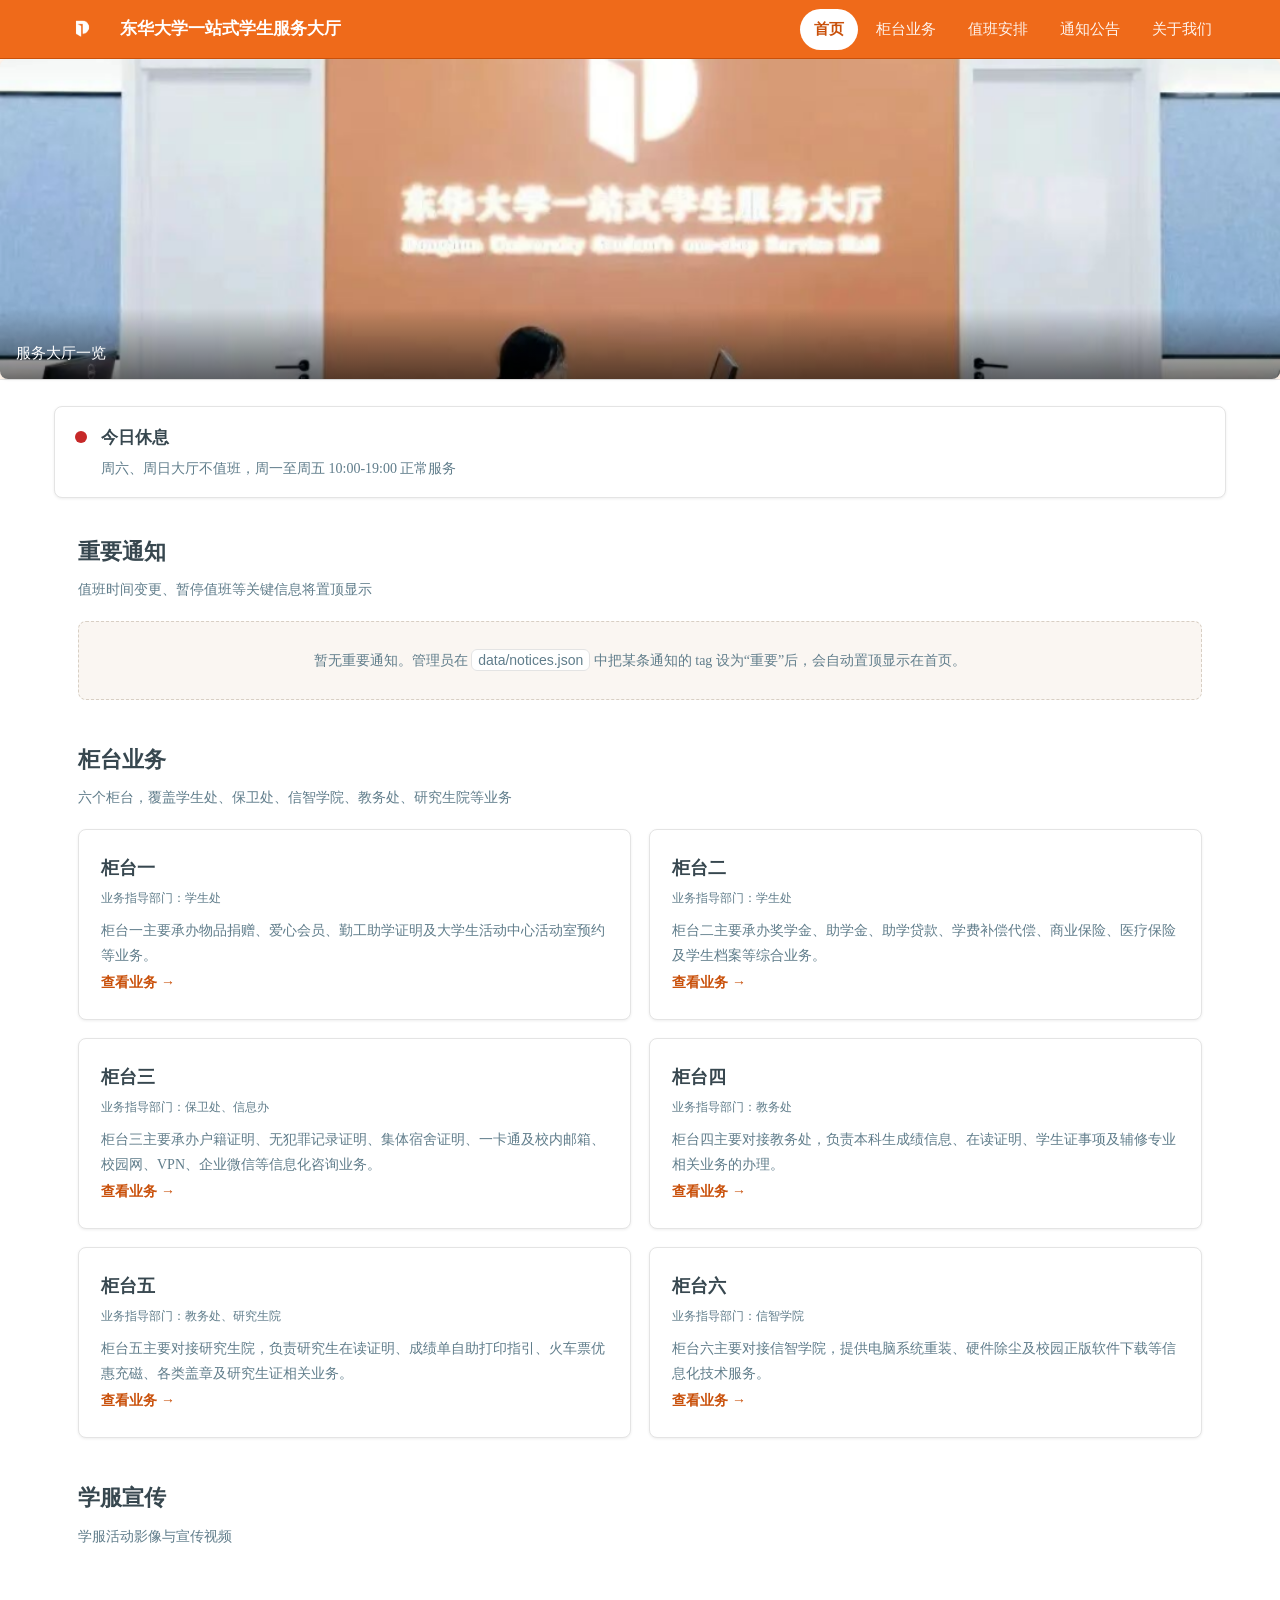
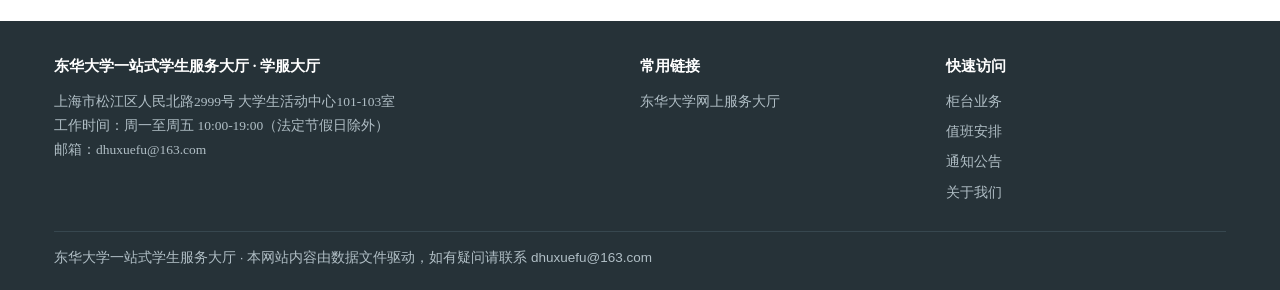
==== index.html @ 26ad972c "学服站全量内容（含去面包屑/导航字体统一）" ====
<!DOCTYPE html>
<html lang="zh-CN">
<head>
<meta charset="UTF-8">
<meta name="viewport" content="width=device-width, initial-scale=1">
<title>东华大学一站式学生服务大厅</title>
<meta name="description" content="东华大学一站式学生服务大厅：柜台业务查询、值班安排、通知公告，为您提供便捷的校内服务。">
<link rel="stylesheet" href="assets/css/style.css">
<link rel="icon" href="data:image/svg+xml,%3Csvg xmlns='http://www.w3.org/2000/svg' viewBox='0 0 64 64'%3E%3Crect width='64' height='64' rx='14' fill='%23EF6A1A'/%3E%3Cpath d='M26 18h8a14 14 0 0 1 0 28h-8z' fill='%23fff'/%3E%3C/svg%3E">
</head>
<body data-page="home" data-nav="home">
<a class="skip" href="#main">跳到主要内容</a>

<header class="topbar">
  <div class="nav-inner">
    <a class="nav-logo" href="index.html">
      <img src="assets/img/logo-white.png" alt="东华大学一站式学生服务大厅 logo">
      <span class="nav-title">东华大学一站式学生服务大厅</span>
    </a>
    <button class="nav-toggle" aria-label="展开菜单" aria-expanded="false">
      <svg viewBox="0 0 24 24" width="22" height="22" fill="none" stroke="currentColor" stroke-width="2" stroke-linecap="round"><path d="M3 6h18M3 12h18M3 18h18"/></svg>
    </button>
    <nav class="nav-links" aria-label="主导航">
      <a data-nav="home" href="index.html">首页</a>
      <a data-nav="counters" href="counters.html">柜台业务</a>
      <a data-nav="schedule" href="schedule.html">值班安排</a>
      <a data-nav="notices" href="notices.html">通知公告</a>
      <a data-nav="about" href="about.html">关于我们</a>
    </nav>
  </div>
</header>

<main id="main">
  <section class="hero">
    <div id="hero-carousel" class="carousel hidden"></div>
    <div id="hero-fallback" class="hero-inner">
      <img class="hero-logo" src="assets/img/logo-white.png" alt="东华大学一站式学生服务大厅">
      <h1>服务为本 · 用心奉献 · 团结友爱 · 砥砺前行</h1>
      <p class="slogan">大学生活动中心 101-103 室 · 周一至周五 10:00-19:00</p>
      <div class="hero-cta">
        <a class="btn" href="counters.html">查看柜台业务</a>
        <a class="btn ghost" href="schedule.html">查看值班安排</a>
      </div>
    </div>
  </section>

  <div class="container">
    <div id="status-banner"></div>

    <section class="section">
      <div class="container">
        <h2 class="section-title">重要通知</h2>
        <p class="section-sub">值班时间变更、暂停值班等关键信息将置顶显示</p>
        <div id="home-notices"></div>
      </div>
    </section>

    <section class="section">
      <div class="container">
        <h2 class="section-title">柜台业务</h2>
        <p class="section-sub">六个柜台，覆盖学生处、保卫处、信智学院、教务处、研究生院等业务</p>
        <div id="home-counters" class="grid cols-2"></div>
      </div>
    </section>

    <section class="section">
      <div class="container">
        <h2 class="section-title">学服宣传</h2>
        <p class="section-sub">学服活动影像与宣传视频</p>
        <div id="hero-carousel" class="carousel hidden"></div>
        <div id="promo-video" class="video-wrap hidden"></div>
      </div>
    </section>
  </div>
</main>

<footer>
  <div class="footer-inner">
    <div class="footer-grid">
      <div>
        <h4 id="foot-site">东华大学一站式学生服务大厅</h4>
        <p id="foot-meta"></p>
      </div>
      <div>
        <h4>常用链接</h4>
        <div id="foot-links" class="footer-links"></div>
      </div>
      <div>
        <h4>快速访问</h4>
        <div class="footer-links">
          <a href="counters.html">柜台业务</a>
          <a href="schedule.html">值班安排</a>
          <a href="notices.html">通知公告</a>
          <a href="about.html">关于我们</a>
        </div>
      </div>
    </div>
    <div class="footer-bottom">
      <p>东华大学一站式学生服务大厅 · 本网站内容由数据文件驱动，如有疑问请联系 <a href="mailto:dhuxuefu@163.com">dhuxuefu@163.com</a></p>
    </div>
  </div>
</footer>

<script src="assets/js/main.js"></script>
</body>
</html>
---- assets/css/style.css ----
/* =========================================================
   东华大学一站式学生服务大厅 · 全局样式
   视觉风格对齐东华环院课程攻略站（Material 风格 + 思源宋体系）
   ========================================================= */
:root{
  --brand:#EF6A1A;          /* 学服橙（主色） */
  --brand-dark:#C9500A;
  --brand-deep:#A8430A;
  --brand-light:#FFF3E9;    /* 浅橙底 */
  --brand-halo:rgba(239,106,26,.12);
  --ink:#37474F;            /* 主文字（蓝灰） */
  --muted:#607D8B;          /* 次要文字 */
  --line:#E4E4E4;           /* 分割线 */
  --paper:#FFFFFF;
  --warm:#FAF6F2;
  --ok:#2E7D32;             /* 值班 */
  --warn:#ED6C02;           /* 空班 */
  --bad:#C62828;            /* 暂停 */
  --radius:8px;             /* Material 系小圆角 */
  --shadow:0 1px 3px rgba(0,0,0,.07);
  --font:"Noto Serif SC","Source Han Serif SC","Source Han Serif CN","Songti SC","SimSun",serif;
  --font-ui:"Roboto","PingFang SC","Microsoft YaHei","Noto Sans SC",sans-serif;
}
*{box-sizing:border-box;margin:0;padding:0}
html{scroll-behavior:smooth}
body{
  font-family:var(--font);
  color:var(--ink);
  background:var(--paper);
  line-height:1.8;
  font-size:16px;
  -webkit-font-smoothing:antialiased;
}
a{color:var(--brand-dark);text-decoration:none}
a:hover{color:var(--brand);text-decoration:underline}
img{max-width:100%;display:block}
.container{max-width:1220px;margin:0 auto;padding:0 24px}
.skip{position:absolute;left:-999px;top:0;background:var(--brand);color:#fff;padding:8px 14px;z-index:999}
.skip:focus{left:0}

/* ============ 顶部导航（学服橙底色 + 白色文字） ============ */
.topbar{
  position:sticky;top:0;z-index:100;
  background:var(--brand);
  border-bottom:1px solid var(--brand-dark);
}
.nav-inner{
  max-width:1220px;margin:0 auto;padding:8px 24px;
  display:flex;align-items:center;gap:14px;
}
.nav-logo{display:flex;align-items:center;gap:10px;min-width:0}
.nav-logo img{height:42px;width:auto;object-fit:contain}
.nav-logo .nav-title{color:#fff;font-weight:700;font-size:17px;white-space:nowrap;font-family:var(--font)}
.nav-links{display:flex;align-items:center;gap:4px;margin-left:auto;flex-wrap:wrap}
.nav-links a{
  color:rgba(255,255,255,.92);padding:7px 14px;border-radius:999px;
  font-size:15px;white-space:nowrap;font-family:var(--font);font-weight:500;
}
.nav-links a:hover{color:var(--brand-dark);background:#fff;text-decoration:none}
.nav-links a.active{background:#fff;color:var(--brand-dark);font-weight:700;text-decoration:none}
.nav-toggle{
  display:none;margin-left:auto;background:transparent;border:1px solid rgba(255,255,255,.65);
  color:#fff;border-radius:6px;padding:6px 10px;cursor:pointer;font-size:18px;line-height:1;
}
@media (max-width:820px){
  .nav-toggle{display:block}
  .nav-logo .nav-title{font-size:15px;max-width:210px;overflow:hidden;text-overflow:ellipsis}
  .nav-links{
    position:absolute;top:100%;left:0;right:0;background:var(--brand);
    flex-direction:column;align-items:stretch;display:none;padding:8px 16px;gap:2px;
    border-bottom:1px solid var(--brand-dark);box-shadow:0 8px 16px rgba(0,0,0,.15);
  }
  .nav-links.open{display:flex}
  .nav-links a{padding:12px 10px;border-radius:8px}
}

/* ============ 页首横幅 ============ */
.page-head{border-bottom:1px solid var(--line);background:var(--paper)}
.page-head .container{padding:36px 24px 28px}
.page-head h1{font-size:30px;color:var(--ink);font-weight:700}
.page-head p{color:var(--muted);margin-top:8px;font-size:15px}

/* ============ 首页 hero ============ */
.hero{background:var(--brand-light);border-bottom:1px solid var(--line)}
.hero-inner{
  max-width:1220px;margin:0 auto;padding:44px 24px 38px;
  display:flex;flex-direction:column;align-items:center;text-align:center;gap:14px;
}
.hero-logo{max-width:480px;width:100%;border-radius:24px;background:var(--brand);padding:20px 28px;box-shadow:var(--shadow)}
.hero h1{font-size:30px;color:var(--ink);font-weight:700}
.slogan{color:var(--brand-dark);font-size:17px;letter-spacing:3px;font-weight:600}
.hero-sub{color:var(--muted);font-size:15px}
.hero-cta{display:flex;gap:12px;flex-wrap:wrap;justify-content:center;margin-top:8px}
.btn{
  display:inline-flex;align-items:center;justify-content:center;gap:6px;
  background:var(--brand);color:#fff;border-radius:999px;padding:11px 26px;
  font-size:15px;font-weight:600;border:none;cursor:pointer;transition:background .15s;
  font-family:var(--font-ui);
}
.btn:hover{background:var(--brand-dark);color:#fff;text-decoration:none}
.btn.ghost{background:#fff;color:var(--brand-dark);border:1.5px solid var(--brand);}
.btn.ghost:hover{background:var(--brand-light)}

/* ============ 今日状态横幅 ============ */
.status-banner{
  border-radius:var(--radius);padding:16px 20px;margin:26px 0 0;
  display:flex;gap:14px;align-items:flex-start;text-align:left;
  background:var(--paper);border:1px solid var(--line);box-shadow:var(--shadow);
}
.status-banner .dot{width:12px;height:12px;border-radius:50%;margin-top:8px;flex:none}
.status-banner.is-open .dot{background:var(--ok)}
.status-banner.is-partial .dot{background:var(--warn)}
.status-banner.is-closed .dot{background:var(--bad)}
.status-banner h3{font-size:17px;color:var(--ink)}
.status-banner p{font-size:14px;color:var(--muted);margin-top:2px}
.status-banner .badges{display:flex;flex-wrap:wrap;gap:6px;margin-top:8px}
.badge{font-size:12px;padding:3px 12px;border-radius:999px;background:#fff;border:1px solid var(--line);color:var(--ink);font-family:var(--font-ui)}
.badge.ok{background:#E8F5E9;border-color:#A5D6A7;color:var(--ok)}
.badge.warn{background:#FFF3E0;border-color:#FFCC80;color:var(--warn)}
.badge.bad{background:#FFEBEE;border-color:#EF9A9A;color:var(--bad)}

/* ============ 区块 ============ */
.section{padding:34px 0 6px}
.section-title{font-size:22px;color:var(--ink);margin-bottom:6px;font-weight:700}
.section-sub{color:var(--muted);font-size:14px;margin-bottom:18px}

/* ============ 卡片 ============ */
.grid{display:grid;gap:18px}
.grid.cols-2{grid-template-columns:1fr}
.grid.cols-3{grid-template-columns:1fr}
@media (min-width:720px){
  .grid.cols-2{grid-template-columns:repeat(2,1fr)}
  .grid.cols-3{grid-template-columns:repeat(3,1fr)}
}
.card{
  background:#fff;border:1px solid var(--line);border-radius:var(--radius);
  padding:22px;box-shadow:var(--shadow);transition:box-shadow .15s,transform .15s;
}
a.card:hover{box-shadow:0 4px 14px rgba(0,0,0,.1);transform:translateY(-2px);text-decoration:none}
.card h3{font-size:18px;color:var(--ink);margin-bottom:4px;display:flex;align-items:center;gap:8px}
.card .card-dept{font-size:12px;color:var(--muted);margin-bottom:8px;font-family:var(--font-ui)}
.card p{font-size:14px;color:var(--muted)}
.card .more{margin-top:10px;font-size:14px;color:var(--brand-dark);font-weight:600;font-family:var(--font-ui)}

/* ============ 通知列表 ============ */
.notice-item{
  background:#fff;border:1px solid var(--line);border-radius:var(--radius);
  padding:20px 22px;margin-bottom:14px;box-shadow:var(--shadow);
}
.notice-item .n-head{display:flex;align-items:center;gap:10px;flex-wrap:wrap}
.notice-item .n-title{font-size:16px;font-weight:700}
.notice-item .n-date{font-size:13px;color:var(--muted);font-family:var(--font-ui)}
.tag{font-size:12px;padding:2px 12px;border-radius:999px;background:var(--brand-light);color:var(--brand-dark);border:1px solid #FFD9BF;font-family:var(--font-ui)}
.tag.hot{background:#FFEBEE;border-color:#EF9A9A;color:var(--bad)}
.notice-item .n-body{margin-top:8px;font-size:14px;color:var(--ink)}
.notice-item .n-link{margin-top:8px;display:inline-block;font-size:14px}
.empty{
  background:var(--warm);border:1px dashed #D8CFC4;border-radius:var(--radius);
  padding:26px;text-align:center;color:var(--muted);font-size:14px;
}
.empty code{background:#fff;padding:2px 6px;border-radius:6px;border:1px solid var(--line);font-family:var(--font-ui)}

/* ============ 值班页 ============ */
.today-card{background:#fff;border:1px solid var(--line);border-radius:var(--radius);padding:22px;box-shadow:var(--shadow)}
.today-card h3{font-size:17px;margin:18px 0 4px}
.week-row{display:flex;gap:6px;flex-wrap:wrap;margin-top:12px}
.day-cell{
  flex:1 1 90px;text-align:center;padding:10px 6px;border-radius:8px;background:var(--warm);
  border:1px solid var(--line);
}
.day-cell .d-name{font-size:13px;font-weight:700;font-family:var(--font-ui)}
.day-cell .d-state{font-size:12px;margin-top:2px;font-family:var(--font-ui)}
.day-cell.is-today{outline:2px solid var(--brand);outline-offset:2px;background:var(--brand-light)}
.day-cell .on{color:var(--ok)}
.day-cell .off{color:var(--muted)}
.shift-note{font-size:14px;color:var(--muted);background:var(--warm);border:1px dashed #D8CFC4;border-radius:8px;padding:10px 14px;margin-top:12px}
.counter-today{display:grid;gap:10px;grid-template-columns:1fr}
@media (min-width:720px){.counter-today{grid-template-columns:repeat(5,1fr)}}
.counter-today .ct-card{
  background:#fff;border:1px solid var(--line);border-radius:var(--radius);
  padding:14px 12px;text-align:center;box-shadow:var(--shadow);
}
.counter-today .ct-name{font-size:13px;font-weight:700;color:var(--ink);font-family:var(--font-ui)}
.counter-today .ct-dept{font-size:11px;color:var(--muted);margin-top:2px;font-family:var(--font-ui)}
.counter-today .ct-state{display:inline-block;margin-top:8px;font-size:12px;padding:3px 12px;border-radius:999px;font-family:var(--font-ui)}
.counter-today .ct-state.ok{background:#E8F5E9;color:var(--ok);border:1px solid #A5D6A7}
.counter-today .ct-state.warn{background:#FFF3E0;color:var(--warn);border:1px solid #FFCC80}
.counter-today .ct-state.off{background:#F5F5F5;color:var(--muted);border:1px solid var(--line)}
.counter-today .ct-note{font-size:12px;color:var(--muted);margin-top:6px}
.table-scroll{overflow-x:auto;-webkit-overflow-scrolling:touch}
.shift-grid{width:100%;min-width:560px;border-collapse:separate;border-spacing:0;background:#fff;border:1px solid #E8E0D8;border-radius:var(--radius);box-shadow:var(--shadow);overflow:hidden}
.shift-grid th,.shift-grid td{padding:14px 12px;text-align:center;font-size:15px;font-family:var(--font);border-bottom:1px solid #F1EBE3}
.shift-grid thead th{background:var(--brand-light);color:var(--ink);font-weight:700;font-family:"Source Han Serif SC","Noto Serif SC","Songti SC","SimSun",serif;font-size:14px;letter-spacing:.12em;border-bottom:2px solid var(--brand-soft)}
.shift-grid thead th.is-today{background:var(--brand);color:#fff}
.shift-grid td.is-today{background:#FFF8F0}
.shift-grid td.shift-time{background:var(--warm);font-family:"Source Han Serif SC","Noto Serif SC","Songti SC","SimSun",serif;white-space:nowrap;color:var(--ink);font-weight:700;font-size:14px;border-right:2px solid var(--brand-soft)}
.shift-grid tbody tr:last-child td{border-bottom:none}
.shift-grid td.cell-ok{background:#EAF7EC}
.shift-grid td.cell-bad{background:#FDEBEC}
.cell-tag{display:inline-block;font-size:13px;padding:4px 14px;border-radius:999px;font-family:"Source Han Serif SC","Noto Serif SC","Songti SC","SimSun",serif;white-space:nowrap;font-weight:700;letter-spacing:.04em}
.cell-tag.ok{background:#2E7D32;color:#fff}
.cell-tag.bad{background:#C62828;color:#fff}
.cell-note{display:block;font-size:12.5px;color:#B71C1C;margin-top:5px;font-family:var(--font)}
@media (max-width:560px){
  .shift-grid th,.shift-grid td{padding:11px 5px;font-size:13px}
  .shift-grid td.shift-time{font-size:12.5px}
  .cell-tag{font-size:12px;padding:3px 9px}
  .cell-note{font-size:11.5px}
}
.timeline{border-left:2px solid var(--brand);margin:20px 0 0 8px;padding-left:22px}
.timeline .t-item{position:relative;padding:0 0 20px}
.timeline .t-item::before{
  content:"";position:absolute;left:-28px;top:4px;width:12px;height:12px;border-radius:50%;
  background:var(--brand);border:2px solid #fff;box-shadow:0 0 0 2px var(--brand);
}
.timeline .t-date{font-size:13px;color:var(--brand-dark);font-weight:700;font-family:var(--font-ui)}
.timeline .t-title{font-size:15px;font-weight:600;margin-top:2px}
.timeline .t-note{font-size:13px;color:var(--muted);margin-top:2px}

/* ============ 柜台详情 ============ */
.counter-intro{
  background:var(--brand-light);border:1px solid #FFD9BF;border-radius:var(--radius);
  padding:18px 22px;margin-bottom:22px;
}
.counter-intro h2{font-size:18px;color:var(--brand-deep);margin-bottom:4px}
.counter-intro p{font-size:15px;color:var(--ink)}
.service-item{
  background:#fff;border:1px solid var(--line);border-radius:var(--radius);
  padding:20px 22px;margin-bottom:14px;box-shadow:var(--shadow);
}
.service-item h3{font-size:17px;color:var(--ink);display:flex;align-items:center;gap:10px}
.service-item .svc-no{
  width:26px;height:26px;flex:none;border-radius:6px;background:var(--brand-light);
  color:var(--brand-dark);font-size:13px;font-weight:700;display:inline-flex;align-items:center;justify-content:center;
  font-family:var(--font-ui);
}
.service-item .svc-desc{margin-top:6px;font-size:15px}
.tips{margin-top:10px;padding-left:2px;list-style:none}
.tips li{
  position:relative;padding-left:20px;font-size:14px;color:var(--muted);margin-top:6px;
}
.tips li::before{content:"•";position:absolute;left:4px;color:var(--brand);font-weight:700}
.tips-title{font-size:13px;font-weight:700;color:var(--brand-dark);margin-top:12px;font-family:var(--font-ui)}
.counter-nav{
  display:flex;gap:8px;flex-wrap:wrap;margin-bottom:22px;
}
.counter-nav a{
  font-size:13px;padding:7px 16px;border-radius:999px;border:1px solid var(--line);background:#fff;color:var(--muted);
  font-family:var(--font-ui);
}
.counter-nav a:hover{border-color:var(--brand);color:var(--brand-dark);text-decoration:none}
.counter-nav a.active{background:var(--brand);border-color:var(--brand);color:#fff;font-weight:600}

/* ============ 关于页 ============ */
.about-block{background:#fff;border:1px solid var(--line);border-radius:var(--radius);padding:24px;box-shadow:var(--shadow)}
.about-block h3{color:var(--ink);font-size:18px;margin-bottom:12px}
.info-list{list-style:none}
.info-list li{padding:10px 0;border-bottom:1px dashed var(--line);font-size:15px}
.info-list li:last-child{border-bottom:none}
.info-list .k{color:var(--muted);display:inline-block;min-width:96px;font-family:var(--font-ui)}
.info-list a{color:var(--brand-dark)}
.video-wrap{margin-top:14px}
.video-wrap video{width:100%;border-radius:var(--radius);background:#000}

/* ============ 轮播图 ============ */
.hidden{display:none !important}
.carousel{position:relative;border-radius:var(--radius);overflow:hidden;box-shadow:var(--shadow)}
.slide{display:none}
.slide.active{display:block}
.slide img{width:100%;height:320px;object-fit:cover}
.slide-cap{position:absolute;left:0;right:0;bottom:0;background:linear-gradient(transparent,rgba(0,0,0,.55));color:#fff;padding:32px 16px 12px;font-size:15px}
@media (max-width:560px){.slide img{height:200px}}

/* ============ 页脚 ============ */
footer{background:#263238;color:#B0BEC5;margin-top:48px}
.footer-inner{max-width:1220px;margin:0 auto;padding:32px 24px 20px}
.footer-grid{display:grid;gap:26px;grid-template-columns:1fr}
@media (min-width:720px){.footer-grid{grid-template-columns:2fr 1fr 1fr}}
footer h4{color:#fff;font-size:15px;margin-bottom:10px;font-weight:600}
footer p,footer a{font-size:13.5px;color:#B0BEC5}
footer a:hover{color:#fff}
.footer-links{display:flex;flex-direction:column;gap:6px}
.footer-bottom{border-top:1px solid #37474F;margin-top:26px;padding-top:14px;font-size:12px;color:#8A979E;font-family:var(--font-ui)}

@media (max-width:560px){
  .section{padding:26px 0 4px}
  .page-head .container{padding:26px 20px 22px}
  .page-head h1{font-size:24px}
  .hero-inner{padding:32px 20px 28px}
  .hero h1{font-size:24px}
  .container{padding:0 18px}
}
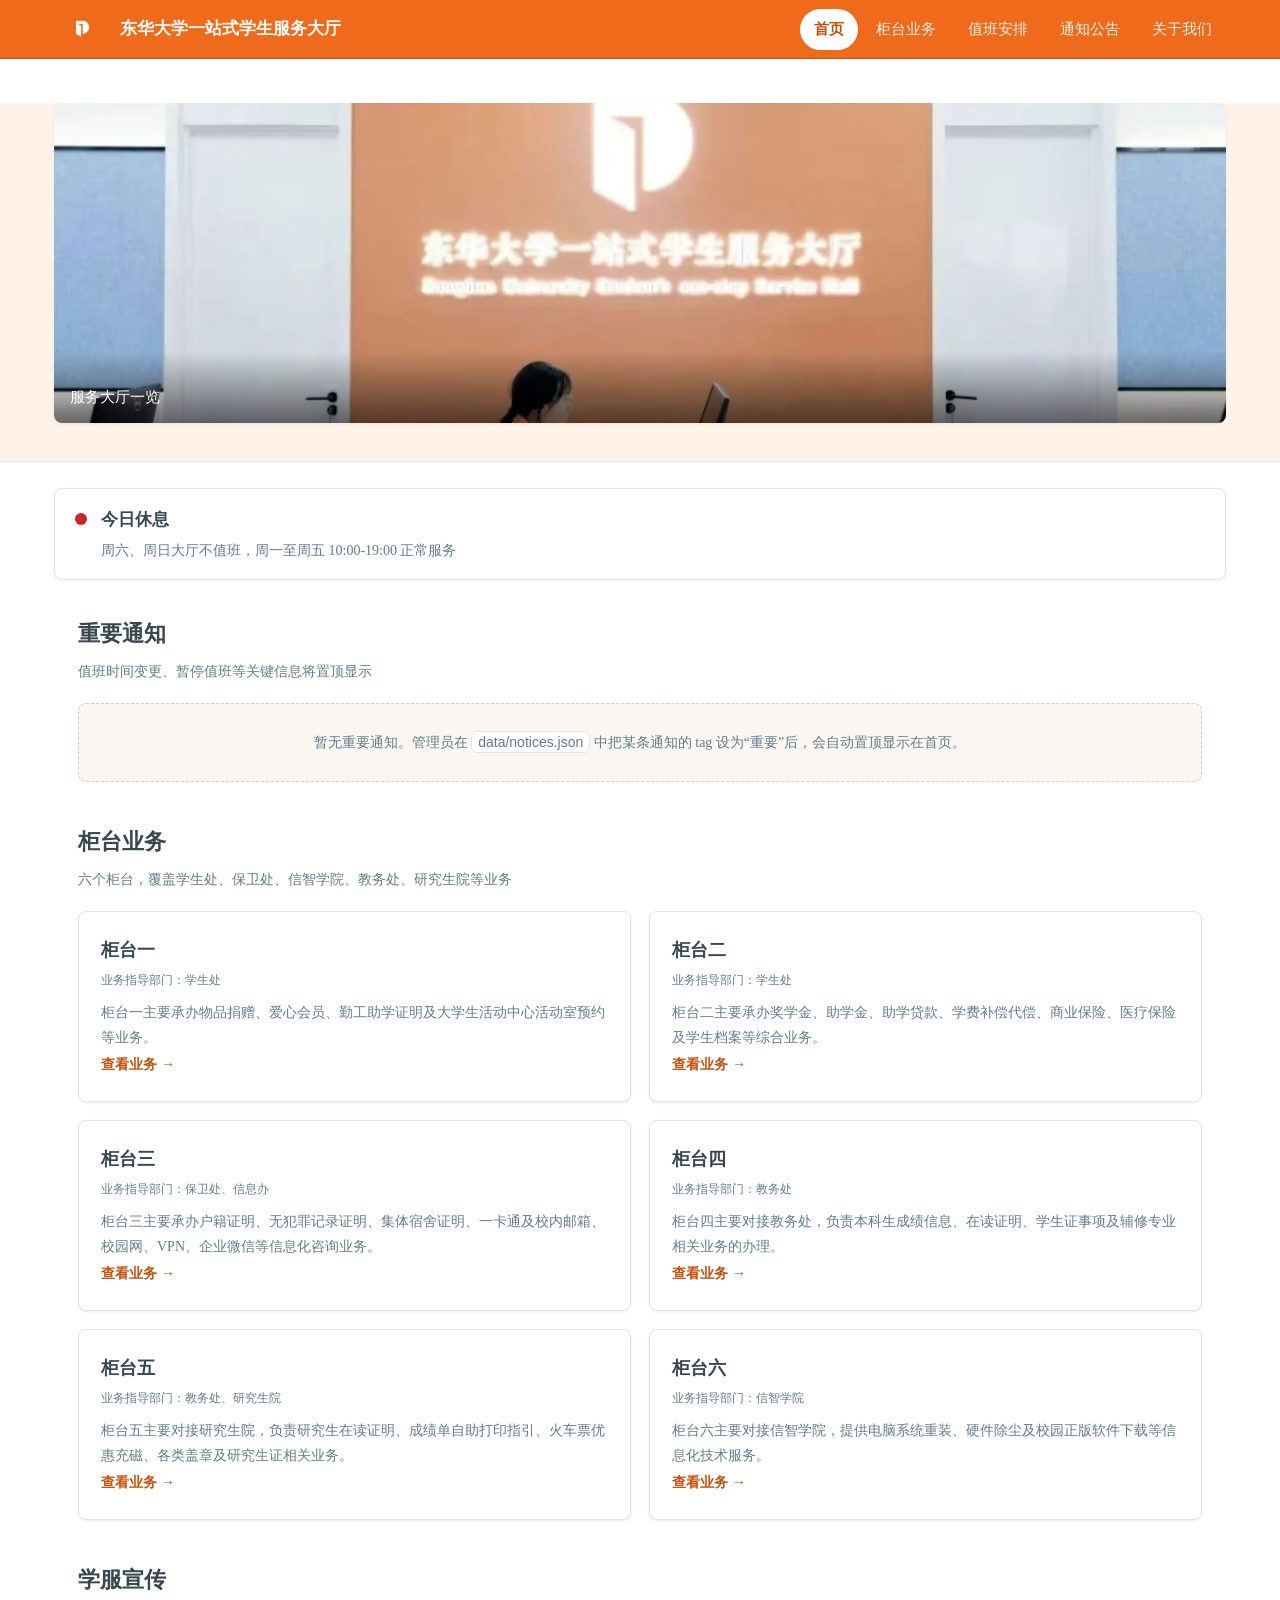
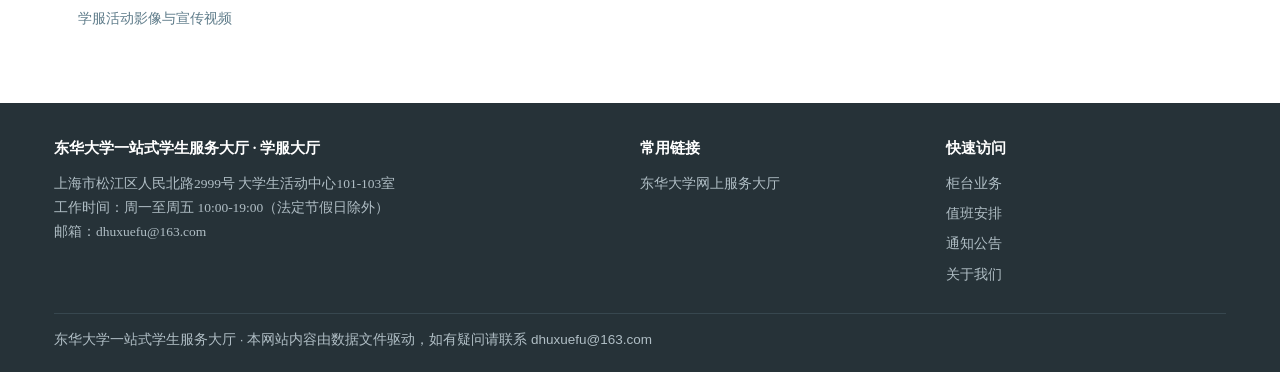
==== commit 6941bd1f: "首页轮播与内容模块对齐" ====
--- a/index.html
+++ b/index.html
@@ -32,7 +32,9 @@
 
 <main id="main">
   <section class="hero">
-    <div id="hero-carousel" class="carousel hidden"></div>
+    <div class="container">
+      <div id="hero-carousel" class="carousel hidden"></div>
+    </div>
     <div id="hero-fallback" class="hero-inner">
       <img class="hero-logo" src="assets/img/logo-white.png" alt="东华大学一站式学生服务大厅">
       <h1>服务为本 · 用心奉献 · 团结友爱 · 砥砺前行</h1>
@@ -67,7 +69,6 @@
       <div class="container">
         <h2 class="section-title">学服宣传</h2>
         <p class="section-sub">学服活动影像与宣传视频</p>
-        <div id="hero-carousel" class="carousel hidden"></div>
         <div id="promo-video" class="video-wrap hidden"></div>
       </div>
     </section>
--- a/assets/css/style.css
+++ b/assets/css/style.css
@@ -82,6 +82,7 @@
 
 /* ============ 首页 hero ============ */
 .hero{background:var(--brand-light);border-bottom:1px solid var(--line)}
+.hero .carousel{margin:44px 0 38px}
 .hero-inner{
   max-width:1220px;margin:0 auto;padding:44px 24px 38px;
   display:flex;flex-direction:column;align-items:center;text-align:center;gap:14px;
@@ -257,7 +258,7 @@
 .info-list{list-style:none}
 .info-list li{padding:10px 0;border-bottom:1px dashed var(--line);font-size:15px}
 .info-list li:last-child{border-bottom:none}
-.info-list .k{color:var(--muted);display:inline-block;min-width:96px;font-family:var(--font-ui)}
+.info-list .k{color:var(--muted);display:inline-block;min-width:96px;font-family:var(--font)}
 .info-list a{color:var(--brand-dark)}
 .video-wrap{margin-top:14px}
 .video-wrap video{width:100%;border-radius:var(--radius);background:#000}
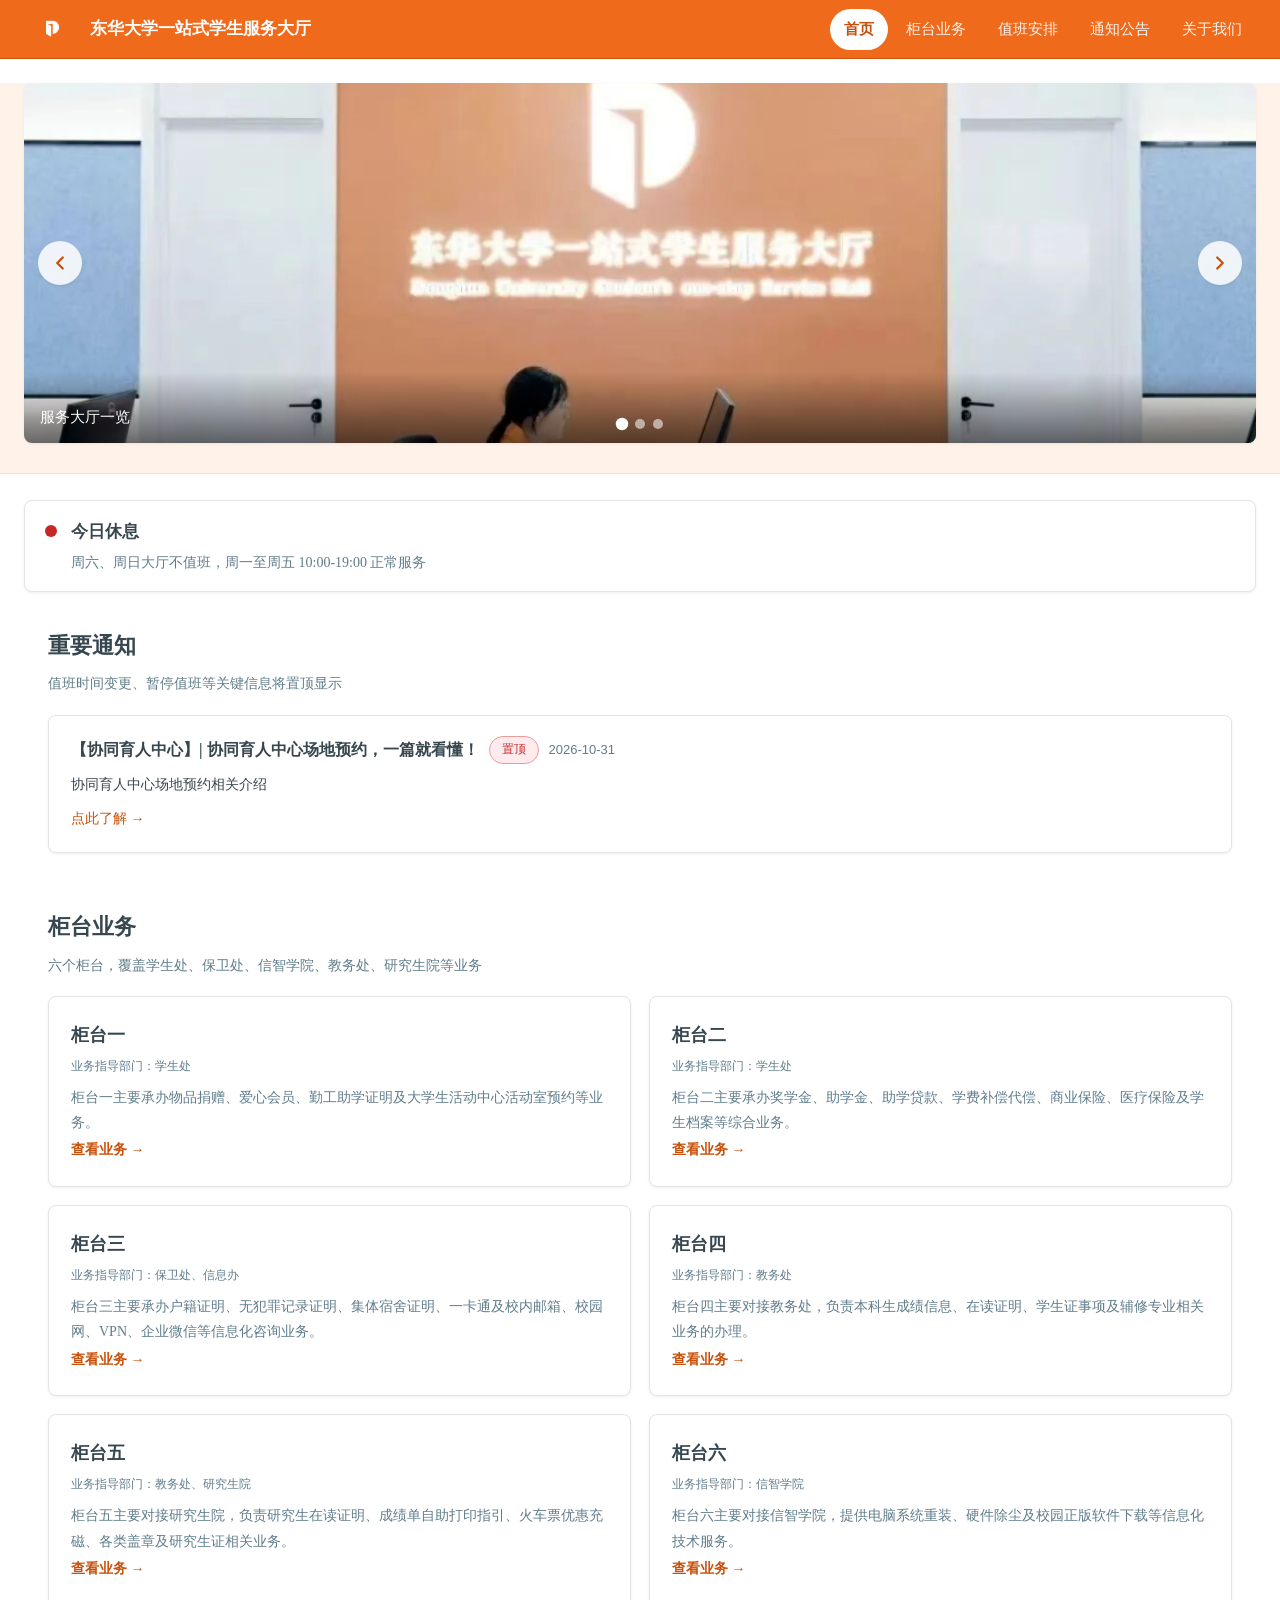
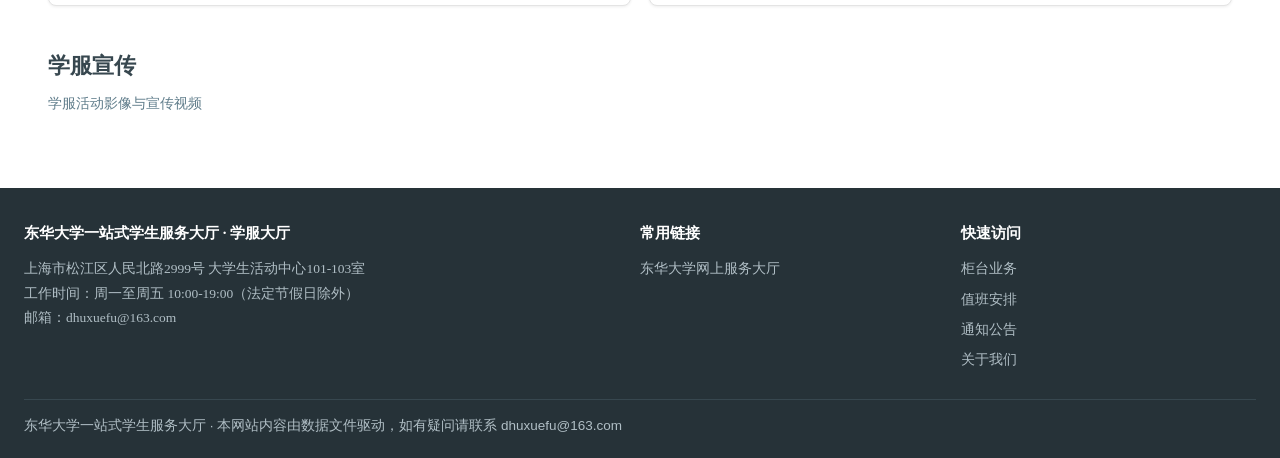
==== commit 25894d70: "首页轮播与内容模块对齐" ====
--- a/index.html
+++ b/index.html
@@ -32,9 +32,7 @@
 
 <main id="main">
   <section class="hero">
-    <div class="container">
-      <div id="hero-carousel" class="carousel hidden"></div>
-    </div>
+    <div id="hero-carousel" class="carousel hidden"></div>
     <div id="hero-fallback" class="hero-inner">
       <img class="hero-logo" src="assets/img/logo-white.png" alt="东华大学一站式学生服务大厅">
       <h1>服务为本 · 用心奉献 · 团结友爱 · 砥砺前行</h1>
--- a/assets/css/style.css
+++ b/assets/css/style.css
@@ -30,11 +30,13 @@
   line-height:1.8;
   font-size:16px;
   -webkit-font-smoothing:antialiased;
-}
+  display:flex;flex-direction:column;min-height:100vh;
+}
+main{flex:1 0 auto;width:100%}
 a{color:var(--brand-dark);text-decoration:none}
 a:hover{color:var(--brand);text-decoration:underline}
 img{max-width:100%;display:block}
-.container{max-width:1220px;margin:0 auto;padding:0 24px}
+.container{max-width:1400px;margin:0 auto;padding:0 24px}
 .skip{position:absolute;left:-999px;top:0;background:var(--brand);color:#fff;padding:8px 14px;z-index:999}
 .skip:focus{left:0}
 
@@ -45,7 +47,7 @@
   border-bottom:1px solid var(--brand-dark);
 }
 .nav-inner{
-  max-width:1220px;margin:0 auto;padding:8px 24px;
+  max-width:1400px;margin:0 auto;padding:8px 24px;
   display:flex;align-items:center;gap:14px;
 }
 .nav-logo{display:flex;align-items:center;gap:10px;min-width:0}
@@ -82,9 +84,9 @@
 
 /* ============ 首页 hero ============ */
 .hero{background:var(--brand-light);border-bottom:1px solid var(--line)}
-.hero .carousel{margin:44px 0 38px}
+.hero .carousel{max-width:1460px;width:calc(100% - 48px);margin:24px auto 30px}
 .hero-inner{
-  max-width:1220px;margin:0 auto;padding:44px 24px 38px;
+  max-width:1400px;margin:0 auto;padding:44px 24px 38px;
   display:flex;flex-direction:column;align-items:center;text-align:center;gap:14px;
 }
 .hero-logo{max-width:480px;width:100%;border-radius:24px;background:var(--brand);padding:20px 28px;box-shadow:var(--shadow)}
@@ -139,9 +141,9 @@
 }
 a.card:hover{box-shadow:0 4px 14px rgba(0,0,0,.1);transform:translateY(-2px);text-decoration:none}
 .card h3{font-size:18px;color:var(--ink);margin-bottom:4px;display:flex;align-items:center;gap:8px}
-.card .card-dept{font-size:12px;color:var(--muted);margin-bottom:8px;font-family:var(--font-ui)}
+.card .card-dept{font-size:12px;color:var(--muted);margin-bottom:8px;font-family:var(--font)}
 .card p{font-size:14px;color:var(--muted)}
-.card .more{margin-top:10px;font-size:14px;color:var(--brand-dark);font-weight:600;font-family:var(--font-ui)}
+.card .more{margin-top:10px;font-size:14px;color:var(--brand-dark);font-weight:600;font-family:var(--font)}
 
 /* ============ 通知列表 ============ */
 .notice-item{
@@ -241,7 +243,7 @@
   position:relative;padding-left:20px;font-size:14px;color:var(--muted);margin-top:6px;
 }
 .tips li::before{content:"•";position:absolute;left:4px;color:var(--brand);font-weight:700}
-.tips-title{font-size:13px;font-weight:700;color:var(--brand-dark);margin-top:12px;font-family:var(--font-ui)}
+.tips-title{font-size:13px;font-weight:700;color:var(--brand-dark);margin-top:12px;font-family:var(--font)}
 .counter-nav{
   display:flex;gap:8px;flex-wrap:wrap;margin-bottom:22px;
 }
@@ -268,13 +270,31 @@
 .carousel{position:relative;border-radius:var(--radius);overflow:hidden;box-shadow:var(--shadow)}
 .slide{display:none}
 .slide.active{display:block}
-.slide img{width:100%;height:320px;object-fit:cover}
+.slide img{width:100%;height:360px;object-fit:cover}
 .slide-cap{position:absolute;left:0;right:0;bottom:0;background:linear-gradient(transparent,rgba(0,0,0,.55));color:#fff;padding:32px 16px 12px;font-size:15px}
-@media (max-width:560px){.slide img{height:200px}}
+.carousel .nav-btn{
+  position:absolute;top:50%;transform:translateY(-50%);z-index:5;
+  width:44px;height:44px;border-radius:50%;border:none;cursor:pointer;
+  background:rgba(255,255,255,.85);color:var(--brand-dark);
+  display:flex;align-items:center;justify-content:center;
+  box-shadow:var(--shadow);transition:background .15s,transform .15s;
+}
+.carousel .nav-btn:hover{background:#fff}
+.carousel .nav-btn.prev{left:14px}
+.carousel .nav-btn.next{right:14px}
+.carousel .dots{position:absolute;bottom:14px;left:0;right:0;display:flex;gap:8px;justify-content:center;z-index:5}
+.carousel .dots button{width:10px;height:10px;border-radius:50%;border:none;padding:0;cursor:pointer;background:rgba(255,255,255,.55);transition:background .15s,transform .15s}
+.carousel .dots button.active{background:#fff;transform:scale(1.25)}
+@media (max-width:560px){
+  .slide img{height:220px}
+  .carousel .nav-btn{width:36px;height:36px}
+  .carousel .nav-btn.prev{left:8px}
+  .carousel .nav-btn.next{right:8px}
+}
 
 /* ============ 页脚 ============ */
 footer{background:#263238;color:#B0BEC5;margin-top:48px}
-.footer-inner{max-width:1220px;margin:0 auto;padding:32px 24px 20px}
+.footer-inner{max-width:1400px;margin:0 auto;padding:32px 24px 20px}
 .footer-grid{display:grid;gap:26px;grid-template-columns:1fr}
 @media (min-width:720px){.footer-grid{grid-template-columns:2fr 1fr 1fr}}
 footer h4{color:#fff;font-size:15px;margin-bottom:10px;font-weight:600}
